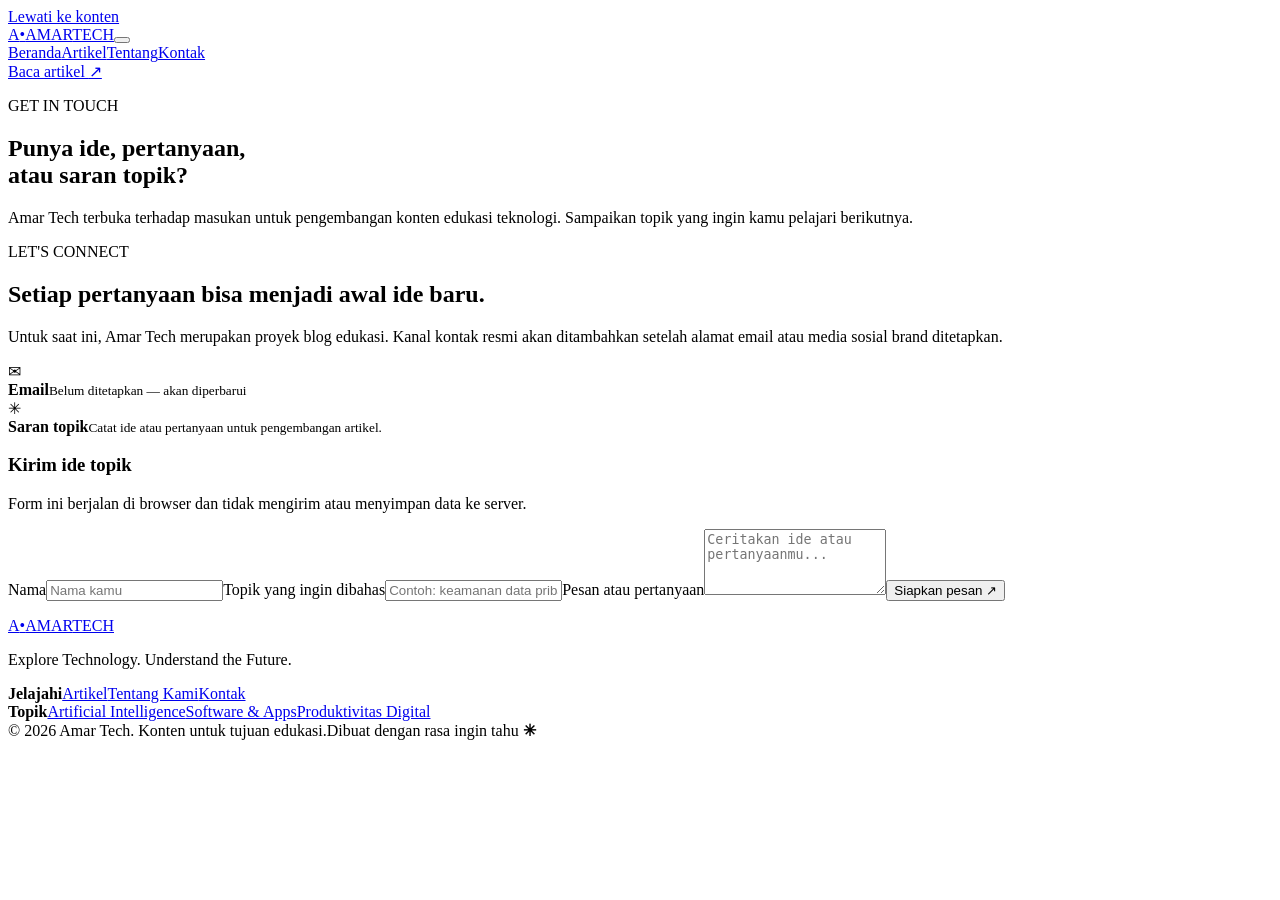
==== kontak.html @ a61cc968 "Add files via upload" ====
<!doctype html>
<html lang="id">
<head>
  <meta charset="utf-8"><meta name="viewport" content="width=device-width, initial-scale=1">
  <title>Kontak Amar Tech — Sampaikan Pertanyaan dan Masukan</title>
  <meta name="description" content="Hubungi Amar Tech untuk menyampaikan pertanyaan, saran topik, atau masukan terkait artikel dan edukasi teknologi digital.">
  <meta name="robots" content="index,follow"><link rel="canonical" href="https://USERNAME.github.io/amar-tech/kontak.html">
  <link rel="icon" href="assets/favicon.svg" type="image/svg+xml"><link rel="stylesheet" href="assets/css/style.css"><script defer src="assets/js/main.js"></script>
</head>
<body>
  <a class="skip-link" href="#konten">Lewati ke konten</a>
  <header class="site-header"><div class="container nav-wrap"><a class="brand" href="index.html"><span class="brand-mark">A<span>•</span></span><span class="brand-name">AMAR<span>TECH</span></span></a><button class="menu-toggle" aria-label="Buka navigasi" aria-expanded="false" aria-controls="site-nav"><span></span><span></span></button><nav class="site-nav" id="site-nav"><a href="index.html">Beranda</a><a href="index.html#artikel">Artikel</a><a href="tentang.html">Tentang</a><a class="active" href="kontak.html">Kontak</a></nav><a class="nav-cta" href="artikel/ai-produktivitas-mahasiswa.html">Baca artikel <span>↗</span></a></div></header>
  <main id="konten">
    <section class="simple-hero container"><p class="eyebrow">GET IN TOUCH</p><h1>Punya ide, pertanyaan,<br><span>atau saran topik?</span></h1><p>Amar Tech terbuka terhadap masukan untuk pengembangan konten edukasi teknologi. Sampaikan topik yang ingin kamu pelajari berikutnya.</p></section>
    <section class="container contact-grid"><div class="contact-info"><p class="eyebrow">LET'S CONNECT</p><h2>Setiap pertanyaan bisa menjadi awal ide baru.</h2><p>Untuk saat ini, Amar Tech merupakan proyek blog edukasi. Kanal kontak resmi akan ditambahkan setelah alamat email atau media sosial brand ditetapkan.</p><div class="contact-detail"><span class="contact-icon">✉</span><div><b>Email</b><small>Belum ditetapkan — akan diperbarui</small></div></div><div class="contact-detail"><span class="contact-icon">✳</span><div><b>Saran topik</b><small>Catat ide atau pertanyaan untuk pengembangan artikel.</small></div></div></div><form class="feedback-card" id="feedback-form"><h3>Kirim ide topik</h3><p>Form ini berjalan di browser dan tidak mengirim atau menyimpan data ke server.</p><label for="visitor-name">Nama</label><input id="visitor-name" name="name" type="text" placeholder="Nama kamu" required><label for="visitor-topic">Topik yang ingin dibahas</label><input id="visitor-topic" name="topic" type="text" placeholder="Contoh: keamanan data pribadi" required><label for="visitor-message">Pesan atau pertanyaan</label><textarea id="visitor-message" name="message" rows="4" placeholder="Ceritakan ide atau pertanyaanmu..." required></textarea><button class="button button-primary" type="submit">Siapkan pesan <span>↗</span></button><p class="form-status" id="form-status" aria-live="polite"></p></form></section>
  </main>
  <footer class="site-footer"><div class="container footer-main"><div><a class="brand brand-footer" href="index.html"><span class="brand-mark">A<span>•</span></span><span class="brand-name">AMAR<span>TECH</span></span></a><p>Explore Technology. Understand the Future.</p></div><div class="footer-links"><b>Jelajahi</b><a href="index.html#artikel">Artikel</a><a href="tentang.html">Tentang Kami</a><a href="kontak.html">Kontak</a></div><div class="footer-links"><b>Topik</b><a href="artikel/ai-produktivitas-mahasiswa.html">Artificial Intelligence</a><a href="artikel/ai-produktivitas-mahasiswa.html">Software & Apps</a><a href="artikel/ai-produktivitas-mahasiswa.html">Produktivitas Digital</a></div></div><div class="container footer-bottom"><span>© 2026 Amar Tech. Konten untuk tujuan edukasi.</span><span>Dibuat dengan rasa ingin tahu <b>✳</b></span></div></footer>
</body>
</html>
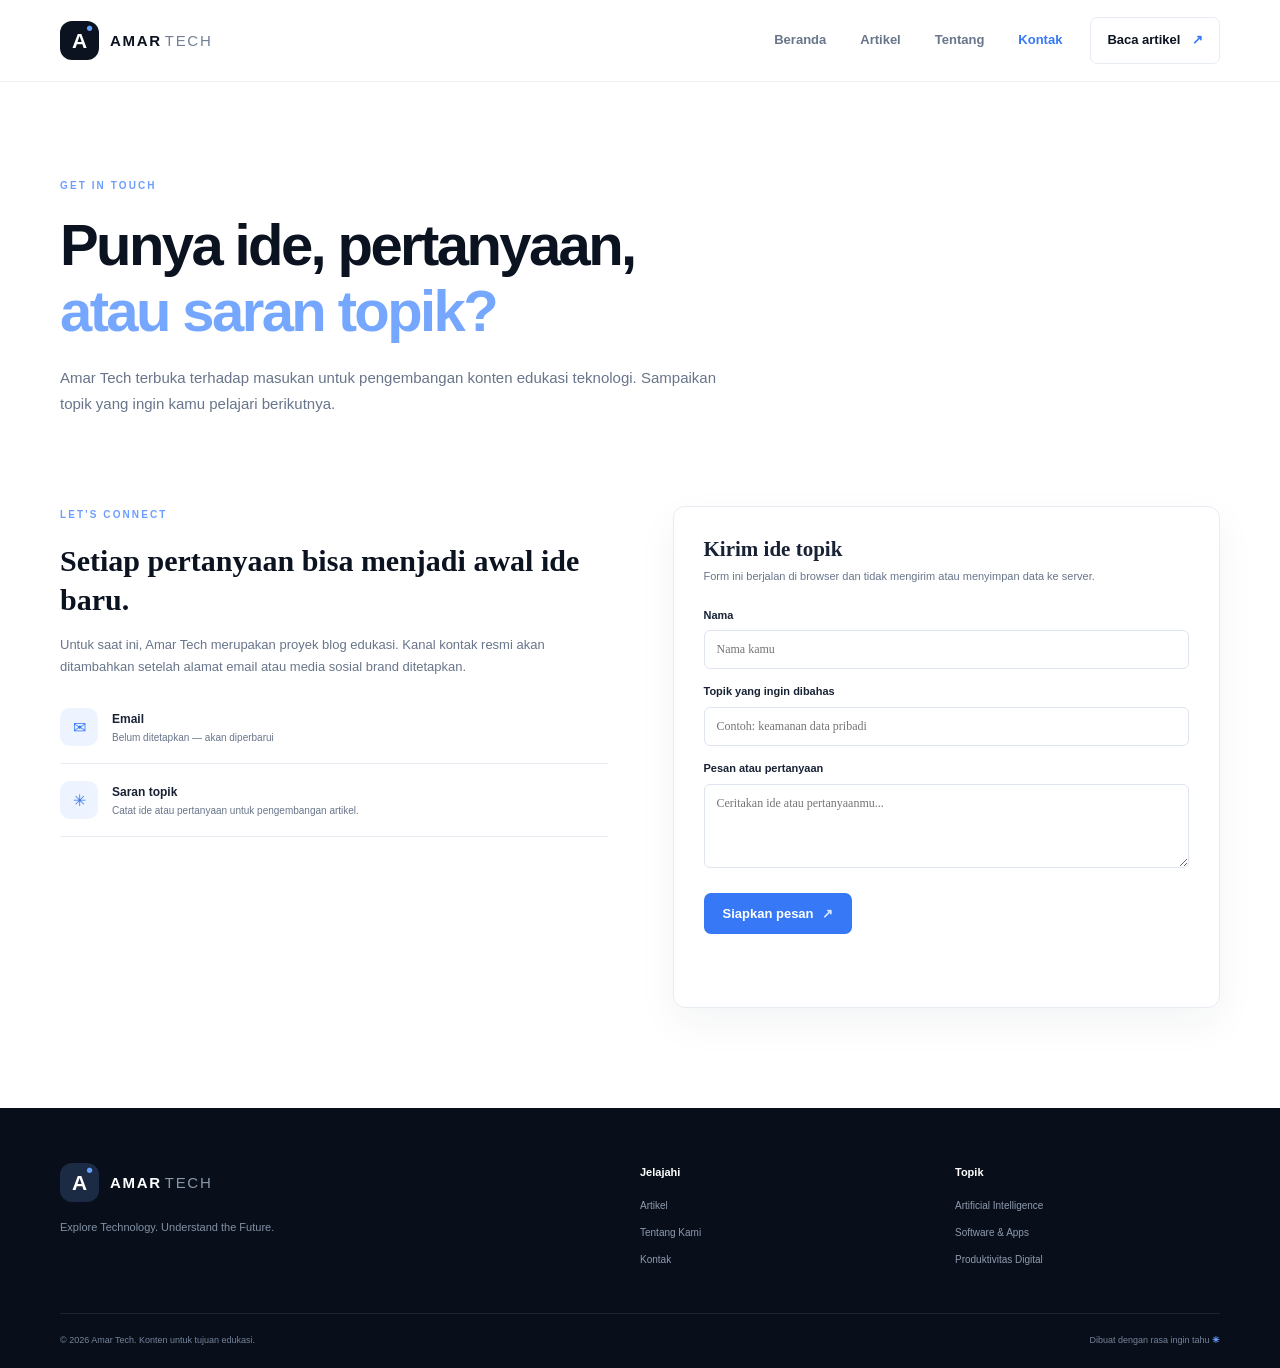
==== commit d013bbfc: "Fix route" ====
--- a/kontak.html
+++ b/kontak.html
@@ -4,7 +4,7 @@
   <meta charset="utf-8"><meta name="viewport" content="width=device-width, initial-scale=1">
   <title>Kontak Amar Tech — Sampaikan Pertanyaan dan Masukan</title>
   <meta name="description" content="Hubungi Amar Tech untuk menyampaikan pertanyaan, saran topik, atau masukan terkait artikel dan edukasi teknologi digital.">
-  <meta name="robots" content="index,follow"><link rel="canonical" href="https://USERNAME.github.io/amar-tech/kontak.html">
+  <meta name="robots" content="index,follow"><link rel="canonical" href="https://amarhuda1.github.io/kontak.html">
   <link rel="icon" href="assets/favicon.svg" type="image/svg+xml"><link rel="stylesheet" href="assets/css/style.css"><script defer src="assets/js/main.js"></script>
 </head>
 <body>
--- a/assets/css/style.css
+++ b/assets/css/style.css
@@ -0,0 +1,17 @@
+@import url('https://fonts.googleapis.com/css2?family=DM+Sans:wght@400;500;600;700&family=Manrope:wght@400;500;600;700;800&display=swap');
+:root{--navy:#0b1220;--navy2:#111d31;--blue:#3678f6;--blue2:#6da1ff;--ink:#182235;--muted:#68758a;--line:#e7ebf2;--paper:#fff;--soft:#f5f7fb;--max:1160px}
+*{box-sizing:border-box}html{scroll-behavior:smooth;scroll-padding-top:90px}body{margin:0;background:#fff;color:var(--ink);font-family:"DM Sans",Arial,sans-serif;line-height:1.7}a{color:inherit;text-decoration:none}img{max-width:100%}.container{width:min(var(--max),calc(100% - 48px));margin-inline:auto}.skip-link{position:absolute;left:-9999px;top:10px;background:#fff;padding:10px;z-index:100}.skip-link:focus{left:10px}.site-header{height:82px;background:rgba(255,255,255,.94);border-bottom:1px solid rgba(231,235,242,.8);position:sticky;top:0;z-index:20;backdrop-filter:blur(16px)}.nav-wrap{height:100%;display:flex;align-items:center;justify-content:space-between;gap:28px}.brand{display:inline-flex;align-items:center;gap:11px;flex-shrink:0}.brand-mark{width:39px;height:39px;border-radius:12px;background:var(--navy);display:grid;place-items:center;color:#fff;font:800 21px Manrope,sans-serif;position:relative}.brand-mark span{color:#65a0ff;font-size:19px;position:absolute;right:6px;top:-4px}.brand-name{font:800 15px Manrope,sans-serif;letter-spacing:1.7px;color:var(--navy)}.brand-name span{font-weight:500;color:#718096;margin-left:3px}.site-nav{display:flex;align-items:center;gap:34px;margin-left:auto}.site-nav a{font-size:13px;font-weight:600;color:#68758a;transition:.2s}.site-nav a:hover,.site-nav a.active{color:var(--blue)}.nav-cta{font-size:13px;font-weight:700;color:var(--navy);border:1px solid var(--line);padding:11px 16px;border-radius:7px}.nav-cta span,.button span{margin-left:8px;color:var(--blue)}.menu-toggle{display:none;background:none;border:0;padding:8px}.menu-toggle span{display:block;width:22px;height:2px;background:var(--navy);margin:5px}
+.hero{background:var(--navy);color:#fff;overflow:hidden;position:relative}.hero:before{content:"";position:absolute;inset:0;background:radial-gradient(circle at 77% 40%,rgba(42,103,214,.22),transparent 33%),linear-gradient(115deg,transparent 45%,rgba(255,255,255,.025) 45.2%,transparent 45.5%);pointer-events:none}.hero-grid{min-height:555px;display:grid;grid-template-columns:1.05fr .95fr;align-items:center;gap:44px;padding-block:64px;position:relative}.eyebrow{font-size:10px;font-weight:700;letter-spacing:2.1px;color:#6d9eff;margin:0 0 18px;display:flex;align-items:center;gap:10px}.eyebrow-line{width:25px;height:1px;background:#6d9eff}.hero h1,.simple-hero h1{font:800 clamp(38px,5vw,62px)/1.13 Manrope,sans-serif;letter-spacing:-2.6px;margin:0 0 22px}.hero h1 span,.simple-hero h1 span{color:#76a7ff}.hero-lead{font-size:16px;color:#b9c5d8;max-width:510px;line-height:1.8}.hero-actions{display:flex;align-items:center;gap:27px;margin-top:32px}.button{display:inline-flex;align-items:center;justify-content:center;border:0;border-radius:7px;padding:13px 19px;font:700 13px "DM Sans",sans-serif;cursor:pointer;transition:transform .2s,background .2s}.button:hover{transform:translateY(-2px)}.button-primary{background:var(--blue);color:#fff}.button-primary span{color:#dbe8ff}.text-link{font-size:13px;font-weight:700;color:var(--blue)}.hero .text-link{color:#dbe6f7}.hero .text-link span{margin-left:7px;color:#7caaff}.hero-note{margin-top:40px;font-size:11px;color:#8494ac;display:flex;align-items:center;gap:9px}.status-dot{width:7px;height:7px;border-radius:50%;background:#57d6a0;box-shadow:0 0 0 4px rgba(87,214,160,.12)}
+.hero-art{height:390px;position:relative;display:grid;place-items:center}.art-grid{position:absolute;inset:30px 0;background-image:linear-gradient(rgba(133,170,231,.08) 1px,transparent 1px),linear-gradient(90deg,rgba(133,170,231,.08) 1px,transparent 1px);background-size:34px 34px;mask-image:radial-gradient(ellipse,black,transparent 72%)}.orb{position:absolute;border-radius:50%;filter:blur(1px)}.orb-one{width:270px;height:270px;border:1px solid rgba(107,158,255,.32);box-shadow:0 0 70px rgba(40,103,219,.16),inset 0 0 60px rgba(40,103,219,.1)}.orb-two{width:190px;height:190px;background:radial-gradient(circle at 30% 25%,rgba(105,160,255,.28),rgba(20,50,100,.04) 65%,transparent);border:1px solid rgba(114,166,255,.4)}.art-center{width:130px;height:130px;border-radius:32px;background:linear-gradient(145deg,#1c3764,#0c1b32);border:1px solid rgba(135,178,255,.5);box-shadow:0 22px 70px rgba(0,0,0,.35),0 0 45px rgba(61,126,246,.2);display:flex;flex-direction:column;align-items:center;justify-content:center;z-index:2;transform:rotate(-8deg)}.chip-icon{font:800 56px Manrope;color:#fff;line-height:1}.chip-icon span{color:#76a7ff;font-size:27px}.art-label{font-size:8px;letter-spacing:1.7px;color:#9db8e8;margin-top:10px}.circuit{position:absolute;border:1px solid rgba(108,160,255,.35);border-radius:50%}.circuit-a{width:320px;height:150px;transform:rotate(35deg)}.circuit-b{width:320px;height:150px;transform:rotate(-35deg)}.floating-card{position:absolute;z-index:3;display:flex;align-items:center;gap:10px;background:rgba(17,31,53,.88);border:1px solid rgba(150,180,230,.2);border-radius:9px;padding:11px 14px;box-shadow:0 15px 35px rgba(0,0,0,.2);backdrop-filter:blur(10px)}.floating-card b,.floating-card small{display:block}.floating-card b{font-size:11px}.floating-card small{font-size:9px;color:#91a3bd}.mini-icon{width:30px;height:30px;border-radius:8px;background:#213e6b;color:#9fc1ff;display:grid;place-items:center;font-size:18px}.mini-icon.blue{background:#123c62}.card-top{top:48px;right:2px}.card-bottom{bottom:45px;left:0}
+.trust-strip{border-bottom:1px solid var(--line);background:#fff}.trust-inner{min-height:76px;display:flex;align-items:center;justify-content:space-between;gap:20px}.trust-inner>span{font-size:9px;letter-spacing:1.5px;color:#9aa5b5;font-weight:700}.trust-inner div{font-size:11px;color:#59677c;font-weight:600}.trust-inner b{font-size:10px;color:#4b83ef;margin-right:8px}
+.section{padding-block:94px}.section-heading{display:flex;align-items:end;justify-content:space-between;gap:24px;margin-bottom:35px}.section-heading .eyebrow{margin-bottom:10px}.section-heading h2,.newsletter-inner h2{font:800 32px/1.25 Manrope,sans-serif;letter-spacing:-1.1px;margin:0;color:var(--navy)}.section-subtitle{font-size:13px;color:var(--muted);margin:10px 0 0}.feature-card{display:grid;grid-template-columns:1fr 1fr;border:1px solid var(--line);border-radius:12px;overflow:hidden;background:#fff;box-shadow:0 15px 40px rgba(17,31,53,.045)}.feature-visual{min-height:345px;background:linear-gradient(145deg,#0d1a2c,#142e54 65%,#0c1728);position:relative;overflow:hidden;display:grid;place-items:center}.feature-visual:before{content:"";position:absolute;inset:0;background-image:linear-gradient(rgba(127,169,240,.08) 1px,transparent 1px),linear-gradient(90deg,rgba(127,169,240,.08) 1px,transparent 1px);background-size:30px 30px;mask-image:radial-gradient(ellipse,black,transparent 75%)}.visual-glow{position:absolute;width:250px;height:250px;border-radius:50%;background:#2e6bca;filter:blur(90px);opacity:.35}.visual-orbit{position:absolute;border:1px solid rgba(130,177,255,.38);border-radius:50%;width:270px;height:270px}.orbit-a{transform:rotate(45deg) scaleY(.48)}.orbit-b{transform:rotate(-45deg) scaleY(.48)}.visual-core{width:130px;height:130px;border:1px solid rgba(150,190,255,.65);background:linear-gradient(145deg,#234c85,#10233d);border-radius:32px;display:flex;flex-direction:column;justify-content:center;align-items:center;box-shadow:0 15px 60px rgba(0,0,0,.3);z-index:2;transform:rotate(-7deg)}.visual-core span{font:800 56px Manrope;color:#fff}.visual-core small{font-size:7px;letter-spacing:1.2px;color:#a9c8ff}.visual-tag,.visual-number{position:absolute;color:#9cb9e9;font-size:9px;letter-spacing:1.6px}.visual-tag{top:24px;left:27px}.visual-number{right:27px;bottom:24px;font:700 32px Manrope;color:rgba(255,255,255,.2)}.feature-content{padding:42px;display:flex;flex-direction:column;justify-content:center}.article-meta{display:flex;align-items:center;gap:9px;color:#9aa5b5;font-size:10px}.category{font-size:9px;font-weight:700;letter-spacing:1.1px;color:#3f7ee9}.feature-content h3{font:800 27px/1.35 Manrope,sans-serif;letter-spacing:-.7px;color:var(--navy);margin:18px 0 13px}.feature-content h3 a:hover,.article-card h3 a:hover{color:var(--blue)}.feature-content>p{font-size:13px;color:var(--muted);line-height:1.8;margin:0}.author-row{display:flex;align-items:center;gap:10px;margin-top:28px}.author-avatar{width:34px;height:34px;border-radius:50%;background:#e9f0ff;color:#2868d5;display:grid;place-items:center;font:800 10px Manrope;flex-shrink:0}.author-row b,.author-row small{display:block}.author-row b{font-size:10px}.author-row small{font-size:9px;color:#9aa5b5}.round-arrow{margin-left:auto;width:35px;height:35px;border:1px solid var(--line);border-radius:50%;display:grid;place-items:center;color:var(--blue)}
+.article-grid{display:grid;grid-template-columns:repeat(3,1fr);gap:20px;margin-top:22px}.article-card{border:1px solid var(--line);border-radius:10px;overflow:hidden;transition:.25s;background:#fff}.article-card:hover{transform:translateY(-4px);box-shadow:0 15px 35px rgba(17,31,53,.08)}.small-visual{height:150px;position:relative;display:grid;place-items:center;overflow:hidden}.small-visual:before{content:"";position:absolute;width:150px;height:150px;border:1px solid rgba(255,255,255,.24);border-radius:50%;box-shadow:0 0 0 25px rgba(255,255,255,.035),0 0 0 50px rgba(255,255,255,.025)}.visual-software{background:linear-gradient(135deg,#152d4d,#2c5689)}.visual-gadget{background:linear-gradient(135deg,#18263b,#4b6382)}.visual-future{background:linear-gradient(135deg,#18234b,#394a9b)}.visual-symbol{font:500 54px Manrope;color:#d6e5ff;z-index:1}.small-label{position:absolute;left:18px;bottom:14px;font-size:8px;letter-spacing:1.5px;color:#c7d8f6}.article-card-body{padding:22px}.article-card h3{font:700 17px/1.45 Manrope;margin:10px 0;color:var(--navy)}.article-card p{font-size:11px;color:var(--muted);line-height:1.7;margin:0 0 18px}.card-link{font-size:11px;font-weight:700;color:var(--blue)}.card-link span{margin-left:7px}.content-note{font-size:10px;color:#9aa5b5;margin-top:18px}
+.newsletter-band{background:#0d192b;color:#fff;position:relative;overflow:hidden}.newsletter-band:after{content:"A";position:absolute;right:10%;top:-100px;font:800 380px Manrope;color:rgba(255,255,255,.025)}.newsletter-inner{min-height:245px;display:grid;grid-template-columns:1fr 1fr auto;align-items:center;gap:45px;position:relative;z-index:1}.newsletter-inner h2{color:#fff;font-size:30px}.newsletter-inner h2 span{color:#76a7ff}.newsletter-inner>p{font-size:12px;color:#aebbd0;max-width:350px}.button-light{background:#fff;color:var(--navy);white-space:nowrap}.button-light span{color:var(--blue)}
+.site-footer{background:#080f1b;color:#fff}.footer-main{display:grid;grid-template-columns:2fr 1fr 1fr;gap:50px;padding-block:55px 45px}.brand-footer .brand-mark{background:#1b2b43}.brand-footer .brand-name{color:#fff}.brand-footer .brand-name span{color:#8997aa}.footer-main>div:first-child p{font-size:11px;color:#8391a5;margin-top:16px}.footer-links{display:flex;flex-direction:column;gap:10px}.footer-links b{font-size:11px;color:#fff;margin-bottom:5px}.footer-links a{font-size:10px;color:#8e9bae}.footer-links a:hover{color:#8eb6ff}.footer-bottom{min-height:55px;border-top:1px solid rgba(255,255,255,.09);display:flex;align-items:center;justify-content:space-between;color:#758399;font-size:9px}.footer-bottom b{color:#6da1ff}
+.simple-hero{padding-block:95px 75px;max-width:var(--max)}.simple-hero h1{max-width:850px;color:var(--navy);font-size:clamp(38px,5vw,58px)}.simple-hero>p:last-child{font-size:15px;color:var(--muted);max-width:660px}.about-grid{display:grid;grid-template-columns:.85fr 1.15fr;gap:75px;padding-bottom:100px}.about-panel{min-height:380px;border-radius:14px;background:linear-gradient(145deg,#0b1728,#173b6a);padding:38px;color:#fff;display:flex;flex-direction:column;justify-content:end;position:relative;overflow:hidden}.about-panel:before{content:"";position:absolute;width:250px;height:250px;border:1px solid rgba(126,174,255,.35);border-radius:50%;right:-40px;top:30px;box-shadow:0 0 0 35px rgba(255,255,255,.025),0 0 0 70px rgba(255,255,255,.02)}.about-mark{position:absolute;top:65px;left:45px;font:800 120px Manrope;color:#fff}.about-mark span{color:#6da1ff}.about-panel .eyebrow{margin:0 0 10px}.about-panel h2{font:800 26px/1.35 Manrope;margin:0;z-index:1}.about-panel h2 span{color:#83afff}.about-copy h2{font:800 27px Manrope;color:var(--navy);margin:0 0 16px}.about-copy p{font-size:13px;color:var(--muted);line-height:1.9}.about-copy h3{font:700 16px Manrope;margin:28px 0 10px}.principle-list{list-style:none;padding:0;margin:0}.principle-list li{padding:13px 0;border-bottom:1px solid var(--line)}.principle-list b,.principle-list span{display:block}.principle-list b{font-size:12px}.principle-list span{font-size:11px;color:var(--muted)}
+.contact-grid{display:grid;grid-template-columns:1fr 1fr;gap:65px;padding-bottom:100px}.contact-info h2{font:800 30px/1.3 Manrope;color:var(--navy);margin:0 0 15px}.contact-info>p:not(.eyebrow){font-size:13px;color:var(--muted)}.contact-detail{display:flex;align-items:center;gap:14px;padding:17px 0;border-bottom:1px solid var(--line)}.contact-icon{width:38px;height:38px;border-radius:10px;background:#edf3ff;color:var(--blue);display:grid;place-items:center}.contact-detail b,.contact-detail small{display:block}.contact-detail b{font-size:12px}.contact-detail small{font-size:10px;color:var(--muted)}.feedback-card{padding:30px;border:1px solid var(--line);border-radius:12px;box-shadow:0 15px 40px rgba(17,31,53,.05)}.feedback-card h3{font:800 21px Manrope;margin:0}.feedback-card>p{font-size:11px;color:var(--muted);margin:5px 0 20px}.feedback-card label{display:block;font-size:11px;font-weight:700;margin:13px 0 6px}.feedback-card input,.feedback-card textarea{width:100%;border:1px solid #dfe5ee;border-radius:6px;padding:11px 12px;font:12px "DM Sans";outline:none}.feedback-card input:focus,.feedback-card textarea:focus{border-color:#6da1ff;box-shadow:0 0 0 3px #eaf1ff}.feedback-card textarea{resize:vertical}.feedback-card button{margin-top:17px}.form-status{font-size:10px;color:#28734f;min-height:18px}
+.article-hero{padding-top:40px}.breadcrumbs{display:flex;gap:10px;align-items:center;font-size:10px;color:#9aa5b5;margin-bottom:45px}.breadcrumbs a{color:#60718a}.article-heading{max-width:850px;margin:0 auto;text-align:center}.article-heading h1{font:800 clamp(34px,5vw,54px)/1.2 Manrope;letter-spacing:-1.8px;color:var(--navy);margin:15px 0}.article-deck{font-size:15px;line-height:1.8;color:var(--muted);max-width:720px;margin:0 auto}.article-byline{display:flex;align-items:center;justify-content:center;gap:10px;margin-top:22px;text-align:left}.article-byline b,.article-byline small{display:block}.article-byline b{font-size:10px}.article-byline small{font-size:9px;color:#9aa5b5}.article-cover{height:360px;margin:42px auto 0;max-width:970px;border-radius:13px;background:linear-gradient(130deg,#0b1728,#183b6b 65%,#101d32);position:relative;display:grid;place-items:center;overflow:hidden}.cover-grid{position:absolute;inset:0;background-image:linear-gradient(rgba(127,169,240,.08) 1px,transparent 1px),linear-gradient(90deg,rgba(127,169,240,.08) 1px,transparent 1px);background-size:34px 34px}.cover-orbit{position:absolute;width:340px;height:340px;border:1px solid rgba(130,177,255,.4);border-radius:50%}.cover-orbit-a{transform:scaleY(.45) rotate(45deg)}.cover-orbit-b{transform:scaleY(.45) rotate(-45deg)}.cover-core{width:150px;height:150px;border-radius:34px;background:linear-gradient(145deg,#2b5d9d,#102440);border:1px solid rgba(164,197,255,.6);display:flex;flex-direction:column;align-items:center;justify-content:center;box-shadow:0 20px 70px rgba(0,0,0,.35);transform:rotate(-7deg);z-index:2}.cover-core span{font:800 65px Manrope;color:#fff}.cover-core small{font-size:8px;letter-spacing:1.4px;color:#bdd5ff}.cover-caption{position:absolute;bottom:22px;left:25px;font-size:8px;letter-spacing:1.5px;color:#a8c3ed}
+.article-layout{display:grid;grid-template-columns:235px minmax(0,740px);justify-content:center;gap:65px;padding-block:65px 90px}.article-sidebar{position:relative}.toc-card{position:sticky;top:105px;border:1px solid var(--line);border-radius:9px;padding:20px;display:flex;flex-direction:column;gap:10px}.toc-card b{font:700 12px Manrope;margin-bottom:5px}.toc-card a{font-size:10px;color:#78869a}.toc-card a:hover{color:var(--blue)}.sidebar-note{margin-top:18px;padding:18px;border-radius:9px;background:#f1f5fd}.sidebar-note span{font-size:20px;color:var(--blue)}.sidebar-note b{display:block;font:700 11px Manrope;margin-top:8px}.sidebar-note p{font-size:10px;color:var(--muted);margin-bottom:0}.article-body{min-width:0}.article-body p{font-size:14px;line-height:1.95;color:#526075;margin:0 0 20px}.article-body .article-intro{font-size:16px;color:#29364a}.article-body h2{font:800 24px/1.35 Manrope;color:var(--navy);letter-spacing:-.5px;margin:42px 0 14px;scroll-margin-top:100px}.prompt-box{background:#f4f7fc;border-left:3px solid var(--blue);padding:17px 20px;margin:22px 0;border-radius:0 8px 8px 0}.prompt-label{font-size:8px;letter-spacing:1.5px;font-weight:800;color:var(--blue)}.article-body .prompt-box p{font-size:12px;color:#344258;margin:6px 0 0;font-weight:600}.article-callout{display:flex;gap:15px;background:#edf4ff;padding:23px;border-radius:9px;margin:36px 0}.callout-icon{width:28px;height:28px;border-radius:50%;background:#d5e5ff;color:#1f66d3;display:grid;place-items:center;font-weight:800;flex-shrink:0}.article-callout h2{font-size:18px;margin:0 0 7px}.article-callout p{font-size:12px;margin:0}.source-box{border:1px solid var(--line);border-radius:9px;padding:22px;margin:35px 0}.source-box h3{font:700 15px Manrope;margin:0 0 12px}.source-box p{font-size:11px;margin:0 0 7px}.source-box a{font-size:11px;font-weight:700;color:var(--blue)}.source-box .source-note{margin-top:10px;color:#7d899b}.article-tags{display:flex;align-items:center;gap:8px;flex-wrap:wrap;margin-top:30px}.article-tags span{font-size:10px;color:#8793a5}.article-tags a{font-size:9px;padding:6px 10px;background:#f1f4f9;border-radius:30px;color:#64748b}.author-box{display:flex;gap:13px;border-top:1px solid var(--line);padding-top:25px;margin-top:30px}.author-avatar.large{width:45px;height:45px}.author-box b{font-size:12px}.article-body .author-box p{font-size:10px;margin:3px 0 0}.related-section{padding-bottom:90px}.related-section .section-heading{margin-bottom:20px}.related-card{border:1px solid var(--line);border-radius:10px;padding:22px;display:flex;align-items:center;gap:18px}.related-icon{width:45px;height:45px;border-radius:12px;background:#edf3ff;color:var(--blue);display:grid;place-items:center;font-size:23px}.related-card b{font:700 13px Manrope}.related-card p{font-size:10px;color:var(--muted);margin:3px 0 0}.related-card .button{margin-left:auto}
+@media(max-width:900px){.site-nav{gap:18px}.hero-grid{grid-template-columns:1fr 1fr;gap:20px}.hero h1{font-size:46px}.hero-art{transform:scale(.9)}.trust-inner{flex-wrap:wrap;padding-block:18px}.trust-inner>span{width:100%}.feature-content{padding:30px}.feature-content h3{font-size:23px}.about-grid{gap:40px}.article-layout{grid-template-columns:190px minmax(0,1fr);gap:35px}}
+@media(max-width:700px){.container{width:min(var(--max),calc(100% - 36px))}.site-header{height:70px}.nav-cta{display:none}.menu-toggle{display:block;margin-left:auto}.site-nav{display:none;position:absolute;top:69px;left:0;right:0;background:#fff;padding:18px 24px 22px;border-bottom:1px solid var(--line);box-shadow:0 15px 25px rgba(17,31,53,.08);flex-direction:column;align-items:flex-start;gap:16px}.site-nav.is-open{display:flex}.hero-grid{grid-template-columns:1fr;padding-block:65px 25px}.hero h1{font-size:43px}.hero-lead{font-size:14px}.hero-art{height:300px;transform:scale(.82);margin-top:-5px}.hero-actions{gap:18px;flex-wrap:wrap}.trust-inner{justify-content:flex-start;gap:12px 22px}.trust-inner div{width:calc(50% - 12px)}.section{padding-block:65px}.section-heading{align-items:flex-start;flex-direction:column;margin-bottom:25px}.section-heading h2{font-size:27px}.desktop-link{display:none}.feature-card{grid-template-columns:1fr}.feature-visual{min-height:245px}.feature-content{padding:25px}.feature-content h3{font-size:22px}.article-grid{grid-template-columns:1fr;gap:14px}.small-visual{height:135px}.newsletter-inner{padding-block:45px;grid-template-columns:1fr;gap:15px}.newsletter-inner h2{font-size:27px}.newsletter-inner>p{margin:0}.newsletter-inner .button{justify-self:start}.footer-main{grid-template-columns:1fr 1fr;gap:30px;padding-block:40px}.footer-main>div:first-child{grid-column:1/-1}.footer-bottom{gap:10px;align-items:flex-start;justify-content:center;flex-direction:column;padding-block:14px}.simple-hero{padding-block:65px 45px}.simple-hero h1{font-size:39px;letter-spacing:-1.5px}.simple-hero>p:last-child{font-size:13px}.about-grid,.contact-grid{grid-template-columns:1fr;gap:30px;padding-bottom:65px}.about-panel{min-height:300px}.contact-info h2{font-size:26px}.article-hero{padding-top:25px}.breadcrumbs{margin-bottom:30px;flex-wrap:wrap}.article-heading h1{font-size:34px;letter-spacing:-1px}.article-deck{font-size:13px}.article-cover{height:245px;margin-top:28px}.article-layout{display:block;padding-block:35px 60px}.article-sidebar{display:none}.article-body p{font-size:13px}.article-body .article-intro{font-size:15px}.article-body h2{font-size:21px;margin-top:34px}.article-callout{padding:17px}.related-card{flex-wrap:wrap}.related-card .button{margin-left:0}.related-section{padding-bottom:60px}}
+@media(prefers-reduced-motion:reduce){html{scroll-behavior:auto}*,*:before,*:after{transition:none!important}}
